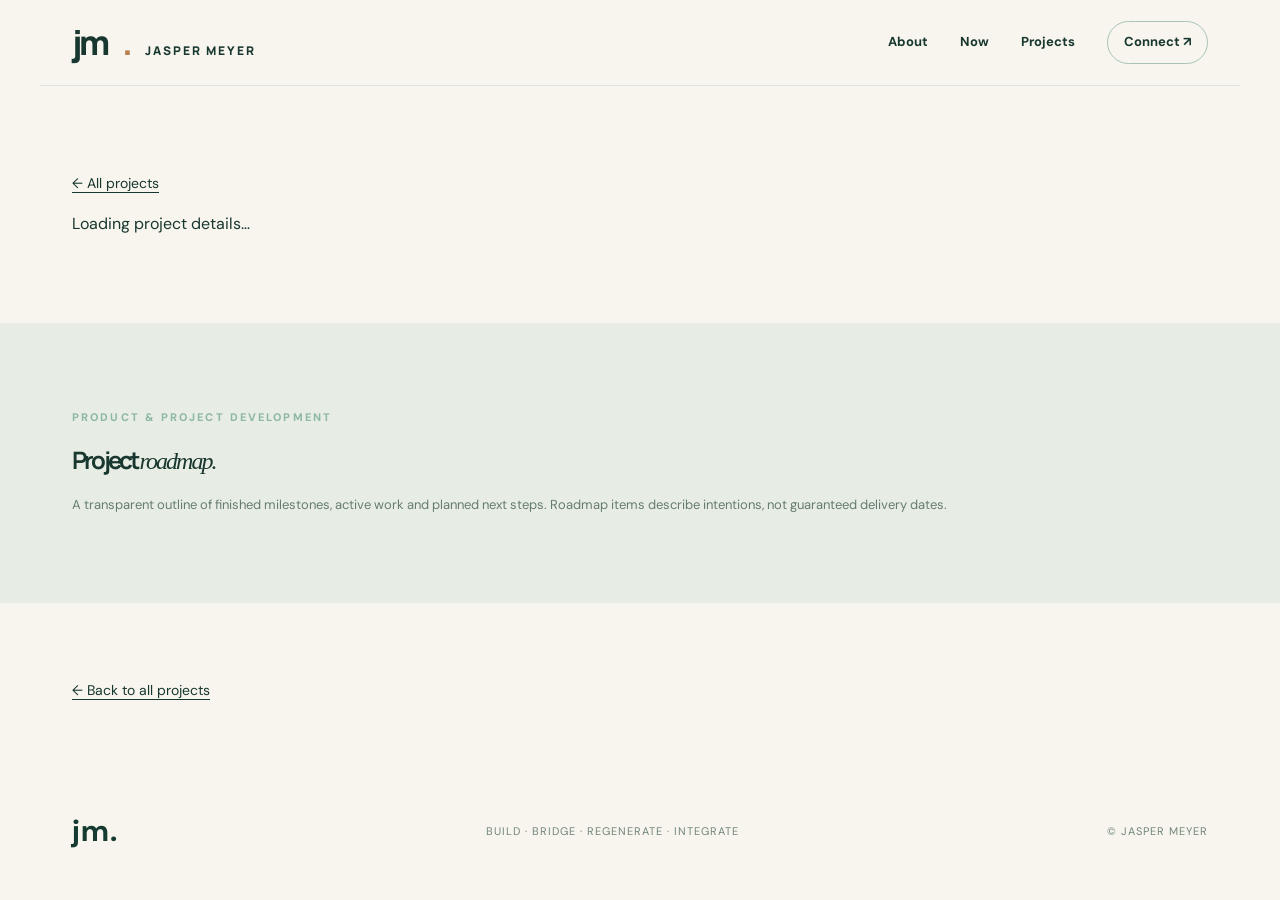
==== project.html @ 0daa9660 "feat: dedicated project roadmap page — project.html" ====
<!doctype html><html lang="en"><head><meta charset="utf-8"><meta name="viewport" content="width=device-width, initial-scale=1"><meta name="theme-color" content="#102e28"><meta name="description" content="Project details and product roadmap — Jasper Meyer Living Portfolio"><title>Project — Jasper Meyer</title><link rel="stylesheet" href="./styles.css"></head><body class="project-page"><header class="nav shell"><a class="brand" href="./index.html#home">jm<span>.</span> <small>JASPER MEYER</small></a><nav><a href="./index.html#about">About</a><a href="./index.html#now">Now</a><a href="./index.html#projects">Projects</a><a href="./index.html#connect">Connect ↗</a></nav></header><main><section class="shell project-hero"><a class="back-link" href="./index.html#projects">← All projects</a><div id="project-content"><p>Loading project details…</p></div></section><section class="pale section"><div class="shell"><p class="eyebrow">PRODUCT & PROJECT DEVELOPMENT</p><h2>Project <em>roadmap.</em></h2><p class="project-notes">A transparent outline of finished milestones, active work and planned next steps. Roadmap items describe intentions, not guaranteed delivery dates.</p><div class="roadmap-list" id="roadmap"></div></div></section><section class="section shell"><a class="back-link" href="./index.html#projects">← Back to all projects</a></section></main><footer class="shell footer"><strong>jm.</strong><span>BUILD · BRIDGE · REGENERATE · INTEGRATE</span><span>© <span id="year"></span> JASPER MEYER</span></footer><button id="back-to-top" class="back-to-top" aria-label="Back to top" title="Back to top" type="button">↑</button><script src="./project.js" defer></script></body></html>
---- styles.css ----
@import url('https://fonts.googleapis.com/css2?family=DM+Sans:wght@400;500;600;700&family=Manrope:wght@400;500;600;700;800&display=swap');
:root{--dark:#102e28;--green:#173d33;--sage:#dbe7dc;--cream:#f7f5ee;--gold:#d1a75c;--ink:#18372f;--muted:#6e8278;--line:#dce4dc;--card:#fff;scroll-behavior:smooth}*{box-sizing:border-box}body{margin:0;background:var(--cream);color:var(--ink);font-family:'DM Sans',sans-serif;line-height:1.55}a{color:inherit;text-decoration:none}button{font:inherit;cursor:pointer}.shell{max-width:1200px;margin:0 auto;padding-left:32px;padding-right:32px}.nav{height:86px;display:flex;align-items:center;justify-content:space-between;gap:20px}.brand{display:flex;align-items:baseline;gap:15px;font-family:Manrope,sans-serif;font-size:34px;font-weight:800;letter-spacing:-3px}.brand>span{color:#ba8150}.brand small{font-size:12px;letter-spacing:2px}.nav nav{display:flex;align-items:center;gap:32px;font-size:13px;font-weight:700}.nav nav a:hover,.project-link:hover{color:#a47548}.nav nav a:last-child{border:1px solid #abc3b5;border-radius:30px;padding:10px 16px}.menu{display:none}.hero{min-height:640px;background:var(--dark);color:white;display:grid;grid-template-columns:1.12fr 1fr;gap:30px;align-items:center;overflow:hidden;border-radius:18px;padding-top:70px;padding-bottom:65px}.eyebrow{letter-spacing:2.1px;font-size:11px;font-weight:800;text-transform:uppercase;color:#8eb7a4}.hero h1,h2{font-family:Manrope,sans-serif;letter-spacing:-2.8px;line-height:1.15}.hero h1{font-size:clamp(43px,5vw,75px);margin:22px 0 24px}.hero h1 em,h2 em{font-family:Georgia,serif;font-weight:400;letter-spacing:-2px}.hero h1>span{color:var(--gold)}.lead{max-width:550px;font-size:18px;color:#c4d7c9}.actions{display:flex;flex-wrap:wrap;gap:12px;margin:28px 0 55px}.button{display:inline-block;border-radius:50px;padding:13px 22px;font-weight:700;font-size:13px;border:1px solid rgba(255,255,255,.36)}.button.primary{background:#eef2e9;color:var(--dark)}.button.secondary{background:transparent;color:inherit}.muted{opacity:.75}.rings{height:440px;position:relative;display:grid;place-items:center}.ring{position:absolute;aspect-ratio:1;border:1px solid rgba(166,209,183,.35);border-radius:50%}.r1{width:170px}.r2{width:260px}.r3{width:350px}.r4{width:435px}.rings>b{font-size:110px;color:#c3b27a;font-weight:400}.ringtag{position:absolute;color:#c4d7c9;font-size:11px;letter-spacing:2px}.t1{top:30px;right:10px}.t2{bottom:28px;left:10px}.t3{top:55%;right:0}.section{padding-top:120px;padding-bottom:120px}.sectionhead{display:flex;align-items:end;justify-content:space-between;gap:50px;margin-bottom:40px}.sectionhead h2{margin:10px 0 0;font-size:clamp(35px,4.4vw,60px);max-width:600px}.sectionhead p{max-width:430px;color:var(--muted)}.pillars{display:grid;grid-template-columns:repeat(4,minmax(0,1fr));gap:16px}.pillars article{border:1px solid var(--line);border-radius:15px;padding:25px;min-height:320px;background:#fff}.pillars article>span{font-size:35px;color:#648a70}.pillars h3{font-size:21px;margin:48px 0 12px}.pillars p{font-size:14px;color:var(--muted)}.pillars small{font-weight:800;letter-spacing:2px;color:#668477}.pale{background:#e7ede4}.nowcard{border-radius:20px;background:white;padding:34px;box-shadow:0 20px 60px rgba(17,47,38,.05)}.weekhead{display:flex;justify-content:space-between;gap:30px;align-items:start}.weekhead h3{font-size:26px;margin:8px 0}.weekhead p:not(.eyebrow){color:var(--muted)}#week-date{font-size:12px;font-weight:800;white-space:nowrap;color:#769083}.metrics{display:grid;grid-template-columns:repeat(4,1fr);gap:12px;margin:30px 0}.metric{background:#eef3ed;border-radius:13px;padding:22px;display:flex;flex-direction:column;gap:3px}.metric strong{font-size:42px;font-family:Manrope}.metric span{font-size:14px;font-weight:700}.metric small,.fine{color:var(--muted);font-size:12px}.nowcard h4{letter-spacing:2px;font-size:11px}.highlight{display:flex;align-items:center;gap:15px;padding:16px 0;border-bottom:1px solid var(--line)}.highlight .arrow{display:grid;place-items:center;width:35px;height:35px;border-radius:50%;background:#eff2ec}.highlight div{flex:1}.highlight p{margin:2px 0;color:var(--muted);font-size:13px}.highlight small{font-size:12px;color:#658570}.nowcard blockquote{background:#e9eee8;padding:22px;margin:24px 0;border-left:4px solid #6f9479;border-radius:8px;font-family:Georgia,serif;font-size:19px}.projects{display:grid;grid-template-columns:repeat(2,minmax(0,1fr));gap:18px}.project{position:relative;min-height:400px;padding:30px;border-radius:18px;overflow:hidden;background:#dbe7de}.project.clay{background:#e9dacf}.project.sand{background:#eae5d3}.project.lilac{background:#e7e1ea}.project-top{display:flex;justify-content:space-between;font-size:11px;font-weight:800;letter-spacing:1.5px}.project-art{text-align:center;font-size:115px;opacity:.35;height:200px;display:grid;place-items:center}.project h3{font-family:Manrope;font-size:29px;margin:0}.project p{max-width:385px;margin:8px 0;color:#557064}.project small{font-size:12px;font-weight:700}.project-link{position:absolute;right:27px;bottom:27px;background:#fff;border-radius:50%;padding:12px}.dark{background:var(--dark);color:#f5f4ee}.impact{display:grid;grid-template-columns:1fr 1fr;align-items:center;gap:70px}.impact h2{font-size:clamp(36px,4vw,58px)}.impact p{color:#bfd0c4}.process{border:1px solid #517064;padding:42px;border-radius:19px}.process strong{font-family:Manrope;font-size:22px}.timeline{border-top:1px solid var(--line)}.entry{display:grid;grid-template-columns:220px 1fr;gap:20px;padding:28px 0;border-bottom:1px solid var(--line)}.entry time{color:#698678;font-size:12px;font-weight:800}.entry h3{font-size:22px;margin:0}.entry p{color:var(--muted);margin:8px 0}.entry small{color:#688478}.tags{display:flex;flex-wrap:wrap;gap:7px;margin-bottom:12px}.tags span{font-size:11px;background:#e3ebe2;border-radius:20px;padding:4px 10px}.connect{background:#21493b;color:white;border-radius:22px;padding:60px}.connect h2{font-size:clamp(36px,5vw,65px)}.connect p:not(.eyebrow){max-width:500px;color:#c2d7c9}.footer{display:flex;justify-content:space-between;align-items:center;gap:20px;padding-top:30px;padding-bottom:40px;color:#718578;font-size:11px;letter-spacing:1px}.footer strong{font-size:30px;color:#153b31}@media(max-width:900px){.hero{grid-template-columns:1fr}.rings{height:260px}.r4{width:280px}.r3{width:235px}.r2{width:190px}.r1{width:120px}.pillars{grid-template-columns:repeat(2,1fr)}.impact{grid-template-columns:1fr}.sectionhead{display:block}.hero{padding-top:55px}}@media(max-width:600px){.shell{padding-left:20px;padding-right:20px}.nav{height:72px}.menu{display:block;background:none;border:0;font-size:25px}.nav nav{display:none;position:absolute;z-index:10;left:0;right:0;top:70px;padding:20px;background:var(--cream);flex-direction:column;align-items:start}.nav.open nav{display:flex}.hero{border-radius:0}.hero h1{letter-spacing:-2px}.section{padding-top:75px;padding-bottom:75px}.pillars,.projects,.metrics{grid-template-columns:1fr 1fr}.pillars article{min-height:250px;padding:17px}.pillars h3{margin-top:24px;font-size:18px}.metric{padding:14px}.metric strong{font-size:34px}.weekhead{display:block}.nowcard{padding:19px}.project{min-height:325px;padding:18px}.project-art{font-size:70px;height:155px}.project h3{font-size:22px}.entry{grid-template-columns:1fr;gap:7px}.connect{padding:29px}.footer{flex-wrap:wrap}}@media(max-width:380px){.pillars,.projects{grid-template-columns:1fr}}@media(prefers-reduced-motion:reduce){:root{scroll-behavior:auto}}
/* Contact methods + private-feeling WhatsApp composer */
.contact-actions{margin-bottom:12px}.contact-email{font-size:14px}.contact-email a{color:#d8eadd;text-decoration:underline;text-underline-offset:4px}
.whatsapp-dialog{width:min(520px,calc(100vw - 28px));max-height:calc(100dvh - 30px);overflow:auto;border:1px solid #d5e4d9;border-radius:20px;padding:0;background:#f7f8f3;color:#19372f;box-shadow:0 30px 100px rgba(0,0,0,.3)}
.whatsapp-dialog::backdrop{background:rgba(9,26,22,.72);backdrop-filter:blur(5px)}.whatsapp-form{padding:clamp(22px,4vw,36px)}.whatsapp-dialog-header{display:flex;align-items:start;justify-content:space-between;gap:10px}.whatsapp-dialog h3{font-family:Manrope,sans-serif;font-size:clamp(23px,3vw,30px);line-height:1.2;margin:8px 0 0}.whatsapp-dialog p:not(.eyebrow){font-size:14px;color:#62796d}.dialog-close{border:0;background:#e4ebe3;border-radius:50%;font-size:25px;line-height:1;width:36px;height:36px;flex:none;color:#173d33}.whatsapp-form label{display:block;font-size:13px;font-weight:800;margin:24px 0 8px}.whatsapp-form textarea{width:100%;display:block;resize:vertical;border:1px solid #b4c8bb;border-radius:12px;padding:15px;min-height:140px;background:white;font:inherit;color:#16372d}.whatsapp-form textarea:focus{outline:3px solid #9fc8af;outline-offset:2px}.whatsapp-form .fine{font-size:12px!important}.dialog-actions{display:flex;justify-content:flex-end;flex-wrap:wrap;gap:10px;margin-top:24px}.dialog-actions .button{border:1px solid #9fb7a7}.dialog-cancel{background:transparent;color:#19372f}.dialog-submit{background:#176b45;color:#fff;border-color:#176b45!important}
.back-to-top{position:fixed;bottom:24px;right:24px;z-index:20;width:52px;height:52px;border:1px solid #81ab91;border-radius:50%;background:#173d33;color:white;box-shadow:0 6px 22px rgba(0,0,0,.22);font-size:25px;display:grid;place-items:center;opacity:0;visibility:hidden;transform:translateY(12px);transition:opacity .2s,transform .2s,visibility .2s;cursor:pointer}.back-to-top.is-visible{opacity:1;visibility:visible;transform:translateY(0)}.back-to-top:focus-visible{outline:3px solid #d1a75c;outline-offset:4px}@media(max-width:600px){.back-to-top{bottom:18px;right:16px;width:46px;height:46px}}@media(prefers-reduced-motion:reduce){.back-to-top{transition:none}}

/* Project CTA links and contact copy action */
.project{display:flex;flex-direction:column}.project>small{margin-bottom:15px}.project-actions{display:flex;gap:9px;flex-wrap:wrap;margin-top:auto}.project-actions a{display:inline-flex;align-items:center;border:1px solid #8ea99a;padding:9px 12px;border-radius:30px;font-size:12px;font-weight:800;background:#fff8}.project-actions .project-live-link{background:#173d33;color:white;border-color:#173d33}.project-link{display:none}.copy-email{border:1px solid #739786;border-radius:20px;background:#f5f6ee;color:#173d33;padding:6px 12px;font-size:12px;font-weight:800;margin-left:12px}.copy-email:hover{background:#dfeade}.contact-email{display:flex;align-items:center;gap:10px;flex-wrap:wrap}.contact-email .copy-email{margin:0}.contact-email a{overflow-wrap:anywhere}
/* Project detail pages */
.project-page .nav{border-bottom:1px solid var(--line)}.project-hero{padding-top:85px;padding-bottom:70px}.project-hero h1{font-family:Manrope,sans-serif;letter-spacing:-3px;font-size:clamp(45px,6vw,84px);line-height:1.12;margin:14px 0 24px}.project-hero p.intro{font-size:20px;color:#537465;max-width:780px}.project-label{color:#628c75;letter-spacing:2px;font-size:12px;font-weight:800}.status-chip{display:inline-block;border-radius:50px;background:#e0ebde;padding:7px 14px;font-size:12px;font-weight:800}.project-lead-grid{display:grid;grid-template-columns:2fr 1fr;gap:25px;margin-top:35px}.project-lead-grid article{background:white;padding:28px;border:1px solid var(--line);border-radius:16px}.project-lead-grid h3{margin-top:0}.project-lead-grid p{color:#637e70}.project-links{display:flex;flex-wrap:wrap;gap:10px;margin:22px 0}.project-links a{background:#173d33;color:white;border-radius:35px;padding:12px 18px;font-size:13px;font-weight:800}.project-links a.outline{background:transparent;border:1px solid #7ca58e;color:#173d33}.roadmap-list{display:grid;gap:12px}.roadmap-step{display:grid;grid-template-columns:150px 1fr;gap:22px;background:white;border-radius:14px;border:1px solid var(--line);padding:24px}.roadmap-step h3{font-size:20px;margin:3px 0 10px}.roadmap-step p{margin:0;color:#607a6c}.stage{font-size:11px;font-weight:800;letter-spacing:1.4px;text-transform:uppercase}.stage.done{color:#2b7653}.stage.progress{color:#a16b2f}.stage.planned{color:#6e7771}.project-notes{color:#677c70;font-size:13px}.back-link{font-size:14px;text-decoration:underline;text-underline-offset:4px}.project-page .section{padding-top:75px;padding-bottom:75px}@media(max-width:700px){.project-lead-grid{grid-template-columns:1fr}.roadmap-step{grid-template-columns:1fr;gap:7px}.project-hero{padding-top:55px}.project-hero h1{letter-spacing:-2px}.project-actions{flex-direction:column;align-items:flex-start}}
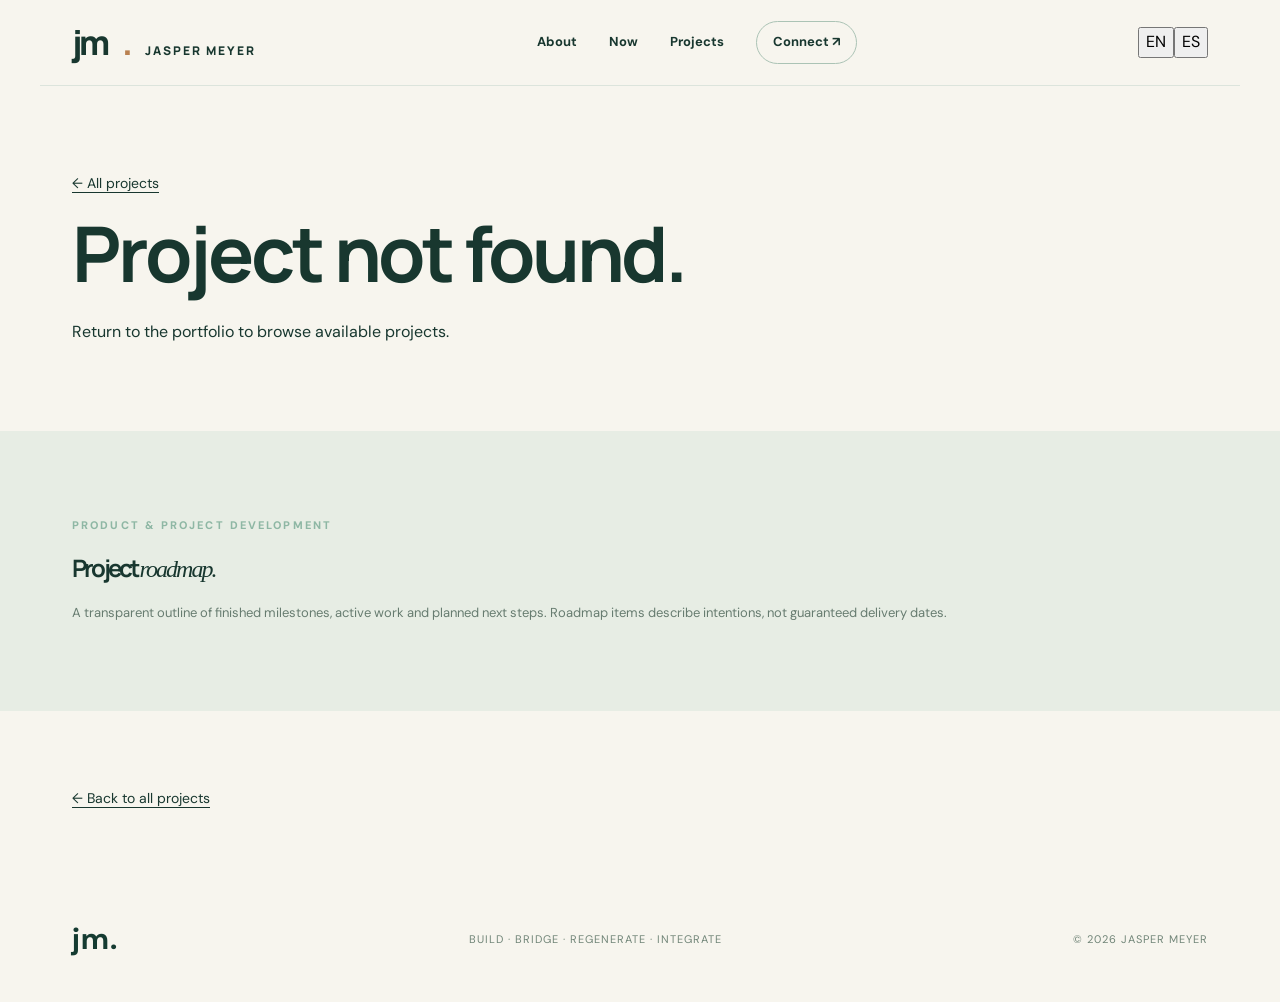
==== commit 1e31df10: "feat(i18n): enable English and Spanish on project.html" ====
--- a/project.html
+++ b/project.html
@@ -1 +1 @@
-<!doctype html><html lang="en"><head><meta charset="utf-8"><meta name="viewport" content="width=device-width, initial-scale=1"><meta name="theme-color" content="#102e28"><meta name="description" content="Project details and product roadmap — Jasper Meyer Living Portfolio"><title>Project — Jasper Meyer</title><link rel="stylesheet" href="./styles.css"></head><body class="project-page"><header class="nav shell"><a class="brand" href="./index.html#home">jm<span>.</span> <small>JASPER MEYER</small></a><nav><a href="./index.html#about">About</a><a href="./index.html#now">Now</a><a href="./index.html#projects">Projects</a><a href="./index.html#connect">Connect ↗</a></nav></header><main><section class="shell project-hero"><a class="back-link" href="./index.html#projects">← All projects</a><div id="project-content"><p>Loading project details…</p></div></section><section class="pale section"><div class="shell"><p class="eyebrow">PRODUCT & PROJECT DEVELOPMENT</p><h2>Project <em>roadmap.</em></h2><p class="project-notes">A transparent outline of finished milestones, active work and planned next steps. Roadmap items describe intentions, not guaranteed delivery dates.</p><div class="roadmap-list" id="roadmap"></div></div></section><section class="section shell"><a class="back-link" href="./index.html#projects">← Back to all projects</a></section></main><footer class="shell footer"><strong>jm.</strong><span>BUILD · BRIDGE · REGENERATE · INTEGRATE</span><span>© <span id="year"></span> JASPER MEYER</span></footer><button id="back-to-top" class="back-to-top" aria-label="Back to top" title="Back to top" type="button">↑</button><script src="./project.js" defer></script></body></html>+<!doctype html><html lang="en"><head><meta charset="utf-8"><meta name="viewport" content="width=device-width, initial-scale=1"><meta name="theme-color" content="#102e28"><meta name="description" content="Project details and product roadmap — Jasper Meyer Living Portfolio"><title>Project — Jasper Meyer</title><link rel="stylesheet" href="./styles.css"></head><body class="project-page"><header class="nav shell"><a class="brand" href="./index.html#home">jm<span>.</span> <small>JASPER MEYER</small></a><nav><a href="./index.html#about">About</a><a href="./index.html#now">Now</a><a href="./index.html#projects">Projects</a><a href="./index.html#connect">Connect ↗</a></nav></header><main><section class="shell project-hero"><a class="back-link" href="./index.html#projects">← All projects</a><div id="project-content"><p>Loading project details…</p></div></section><section class="pale section"><div class="shell"><p class="eyebrow">PRODUCT & PROJECT DEVELOPMENT</p><h2>Project <em>roadmap.</em></h2><p class="project-notes">A transparent outline of finished milestones, active work and planned next steps. Roadmap items describe intentions, not guaranteed delivery dates.</p><div class="roadmap-list" id="roadmap"></div></div></section><section class="section shell"><a class="back-link" href="./index.html#projects">← Back to all projects</a></section></main><footer class="shell footer"><strong>jm.</strong><span>BUILD · BRIDGE · REGENERATE · INTEGRATE</span><span>© <span id="year"></span> JASPER MEYER</span></footer><button id="back-to-top" class="back-to-top" aria-label="Back to top" title="Back to top" type="button">↑</button><script src="./i18n.js" defer></script><script src="./project.js" defer></script></body></html>
